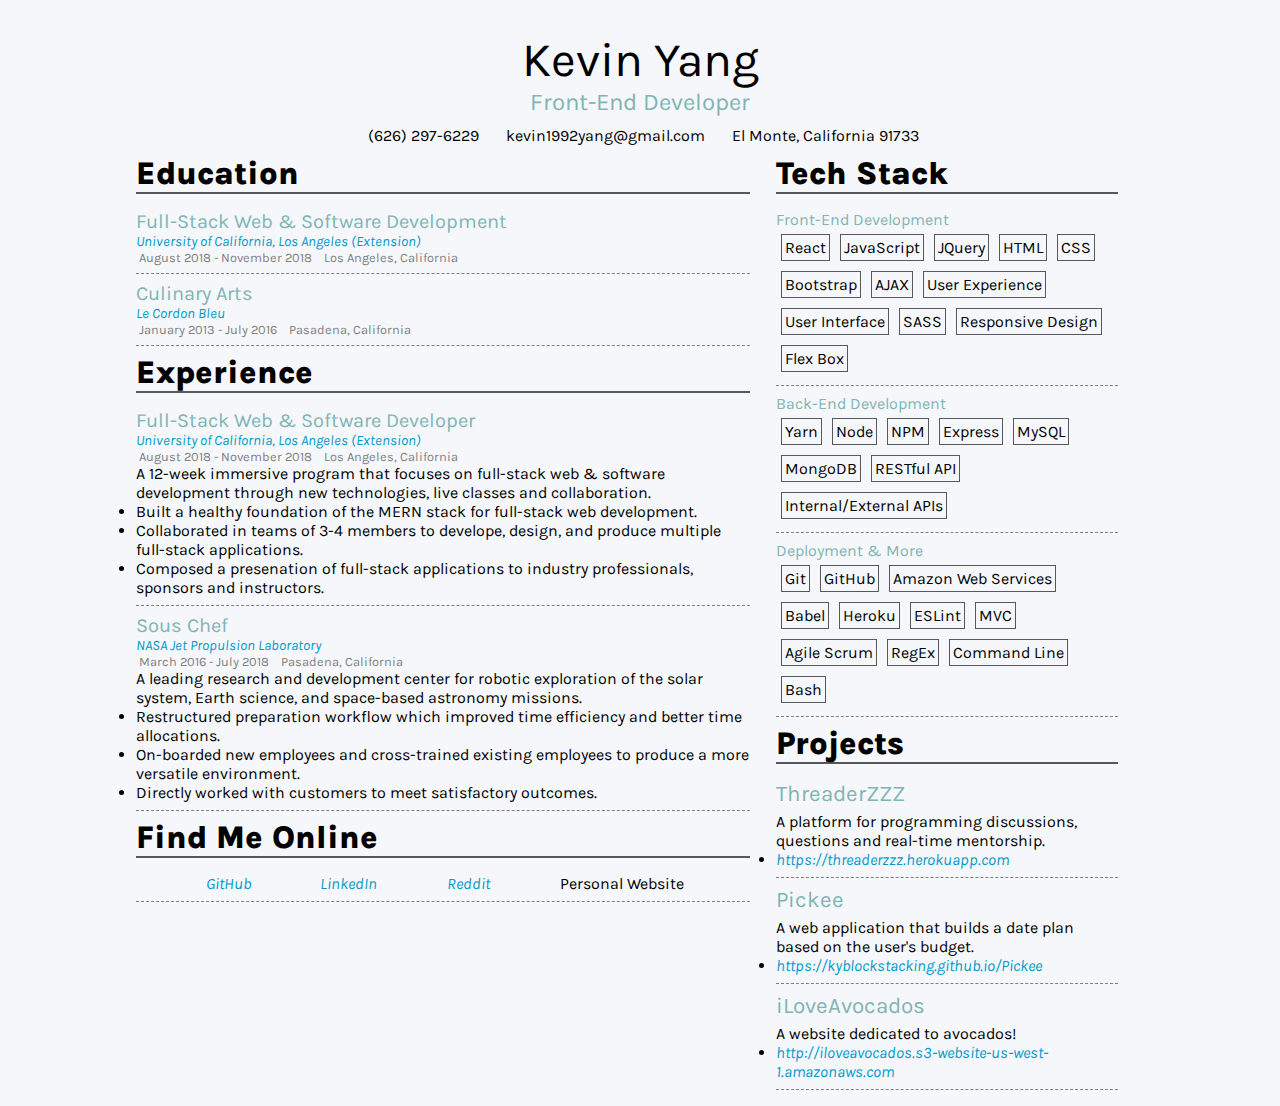
==== online_version/Kevin_Yang_Resume.html @ a8e27a23 "add additional info" ====
<!DOCTYPE html>
<html lang='en'>

<head>
    <meta charset='UTF-8'>
    <meta name='viewport' content='width=device-width, initial-scale=1.0'>
    <meta http-equiv='X-UA-Compatible' content='ie=edge'>
    <!-- GOOGLE FONTS -->
    <link href='https://fonts.googleapis.com/css?family=Karla' rel='stylesheet'>
    <!-- FONT AWESOME -->
    <link rel='stylesheet' href='https://use.fontawesome.com/releases/v5.7.2/css/all.css'
        integrity='sha384-fnmOCqbTlWIlj8LyTjo7mOUStjsKC4pOpQbqyi7RrhN7udi9RwhKkMHpvLbHG9Sr' crossorigin='anonymous'>
    <!-- CSS -->
    <link rel='stylesheet' href='Kevin_Yang_Resume.css'>
    <title>Kevin Yang's Resume</title>
</head>

<body>
    <div class='header'>
        <div class='name'>Kevin Yang</div>
        <div class='title'>Front-End Developer</div>
    </div>
    <div class='contact'>
        <div class='phone'>
            <i class='fas fa-mobile-alt'>&nbsp;</i>
            (626) 297-6229
        </div>
        <div class='email'>
            <i class='far fa-envelope'>&nbsp;</i>
            kevin1992yang@gmail.com
        </div>
        <div class='address'>
            <i class='fas fa-home'>&nbsp;</i>
            El Monte, California 91733
        </div>
    </div>

    <div class='information'>

        <!-- EDUCATION START -->
        <div class='educationSection'>
            <div class='education titles'>Education</div>
            <!-- UCLAX EDUCATION START-->
            <div class='program secondaryTitles'>Full-Stack Web & Software Development</div>
            <a class='school' href='https://www.uclaextension.edu/' target='__blank'>University of California, Los
                Angeles
                (Extension)</a>
            <div class='dateAndLocation'>
                <i class='far fa-calendar-alt'>&nbsp;</i>
                <span class='schoolDate'>August 2018 - November 2018</span>
                <div class='schoolLocation'>
                    <i class='fas fa-map-marker-alt'>&nbsp;</i>
                    <span class='schoolLocation'>Los Angeles, California</span>
                </div>
            </div>
            <!-- UCLAX EDUCATION END-->

            <div class='dashedSeperator'></div>

            <!-- LCB EDUCATION START -->
            <div class='program secondaryTitles'>Culinary Arts</div>
            <a class='school' href='https://www.cordonbleu.edu/home/en' target='__blank'>Le Cordon Bleu</a>
            <div class='dateAndLocation'>
                <i class='far fa-calendar-alt'>&nbsp;</i>
                <span class='schoolDate'>January 2013 - July 2016</span>
                <div class='schoolLocation'>
                    <i class='fas fa-map-marker-alt'>&nbsp;</i>
                    <span class='schoolLocation'>Pasadena, California</span>
                </div>
            </div>
            <!-- LCB EDUCATION END -->

            <div class='dashedSeperator'></div>

            <!-- EDUCATION END -->

            <!-- EXPERIENCE START -->
            <div class='experienceSection'>
                <div class='experience titles'>Experience</div>
                <!-- UCLAX EXPERIENCE START -->
                <div class='secondaryTitles'>Full-Stack Web & Software Developer</div>
                <a class='workplace' href='https://www.uclaextension.edu/' target='__blank'>University of California,
                    Los
                    Angeles
                    (Extension)</a>
                <div class='dateAndLocation'>
                    <i class='far fa-calendar-alt'>&nbsp;</i>
                    <span class='schoolDate'>August 2018 - November 2018</span>
                    <div class='schoolLocation'>
                        <i class='fas fa-map-marker-alt'>&nbsp;</i>
                        <span class='schoolLocation'>Los Angeles, California</span>
                    </div>
                </div>
                <div class='experienceSummary'>
                    A 12-week immersive program that focuses on full-stack web & software development through new
                    technologies, live classes and collaboration.
                </div>
                <li>Built a healthy foundation of the MERN stack for full-stack web development.</li>
                <li>Collaborated in teams of 3-4 members to develope, design, and produce multiple full-stack
                    applications.</li>
                <li>Composed a presenation of full-stack applications to industry professionals, sponsors and
                    instructors.</li>
                <!-- UCLAX EXPERIENCE END -->
                <div class='dashedSeperator'></div>
            </div>
            <!-- JPL EXPERIENCE START-->
            <div class='secondaryTitles'>Sous Chef</div>
            <a class='workplace' href='https://www.jpl.nasa.gov/' target='__blank'>NASA Jet Propulsion Laboratory</a>
            <div class='dateAndLocation'>
                <i class='far fa-calendar-alt'>&nbsp;</i>
                <span class='schoolDate'>March 2016 - July 2018</span>
                <div class='schoolLocation'>
                    <i class='fas fa-map-marker-alt'>&nbsp;</i>
                    <span class='schoolLocation'>Pasadena, California</span>
                </div>
            </div>
            <div class='experienceSummary'>
                A leading research and development center for robotic exploration of the solar system, Earth science,
                and space-based astronomy missions.
            </div>
            <li>Restructured preparation workflow which improved time efficiency and better time allocations.</li>
            <li>On-boarded new employees and cross-trained existing employees to produce a more versatile environment.
            </li>
            <li>Directly worked with customers to meet satisfactory outcomes.</li>
            <!-- JPL EXPERIENCE END -->
            <div class='dashedSeperator'></div>
            <!-- EXPERIENCE END -->
            <!-- FIND ME ONLINE START -->
            <div class='findMeOnline titles'>Find Me Online</div>
            <div class='onlineProfiles'>
                <div class='github'>
                    <i class='fab fa-github'>&nbsp;</i>
                    <a href='https://github.com/kyblockstacking/' target='_blank'>GitHub</a>
                </div>
                <div class='linkedin'>
                    <i class='fab fa-linkedin-in'>&nbsp;</i>
                    <a href='https://www.linkedin.com/in/kevinyang92/' target='_blank'>LinkedIn</a>
                </div>
                <div class='reddit'>
                    <i class='fab fa-reddit-alien'>&nbsp;</i>
                    <a href='https://www.reddit.com/user/knyg/' target='_blank'>Reddit</a>
                </div>
                <div class='personal'>
                    <i class='fas fa-globe'>&nbsp;</i>
                    <span>Personal Website</span>
                </div>
            </div>
            <!-- FIND ME ONLINE END -->
            <div class='dashedSeperator'></div>
        </div>
        <!-- TECHNOLOGIES START -->
        <div class='technologySection'>
            <div class='techStack titles'>Tech Stack</div>
            <div class='technologyNames'>Front-End Development</div>
            <div class='frontend'>
                <div class='skills'>React</div>
                <div class='skills'>JavaScript</div>
                <div class='skills'>JQuery</div>
                <div class='skills'>HTML</div>
                <div class='skills'>CSS</div>
                <div class='skills'>Bootstrap</div>
                <div class='skills'>AJAX</div>
                <div class='skills'>User Experience</div>
                <div class='skills'>User Interface</div>
                <div class='skills'>SASS</div>
                <div class='skills'>Responsive Design</div>
                <div class='skills'>Flex Box</div>
            </div>
            <div class='dashedSeperator'></div>
            <div class='technologyNames'>Back-End Development</div>
            <div class='backend'>
                <div class='skills'>Yarn</div>
                <div class='skills'>Node</div>
                <div class='skills'>NPM</div>
                <div class='skills'>Express</div>
                <div class='skills'>MySQL</div>
                <div class='skills'>MongoDB</div>
                <div class='skills'>RESTful API</div>
                <div class='skills'>Internal/External APIs</div>
            </div>
            <div class='dashedSeperator'></div>
            <div class='technologyNames'>Deployment & More</div>
            <div class='deployment'>
                <div class='skills'>Git</div>
                <div class='skills'>GitHub</div>
                <div class='skills'>Amazon Web Services</div>
                <div class='skills'>Babel</div>
                <div class='skills'>Heroku</div>
                <div class='skills'>ESLint</div>
                <div class='skills'>MVC</div>
                <div class='skills'>Agile Scrum</div>
                <div class='skills'>RegEx</div>
                <div class='skills'>Command Line</div>
                <div class='skills'>Bash</div>
            </div>
            <!-- TECHNOLOGIES END -->
            <div class='dashedSeperator'></div>
            <!-- PROJECTS START -->
            <div class='projectsSection'>
                <div class='projects titles'>Projects</div>
                <div class='projectNames'>ThreaderZZZ</div>
                <div>A platform for programming discussions, questions and real-time mentorship.</div>
                <li><a href='https://threaderzzz.herokuapp.com/' target='_blank'>https://threaderzzz.herokuapp.com</a>
                </li>

                <div class='dashedSeperator'></div>

                <div class='projectNames'>Pickee</div>
                <div>A web application that builds a date plan based on the user's budget.</div>
                <li><a href='https://kyblockstacking.github.io/Pickee/'
                        target='_blank'>https://kyblockstacking.github.io/Pickee</a>
                </li>

                <div class='dashedSeperator'></div>

                <div class='projectNames'>iLoveAvocados</div>
                <div>A website dedicated to avocados!</div>
                <li><a href='http://iloveavocados.s3-website-us-west-1.amazonaws.com/'
                        target='_blank'>http://iloveavocados.s3-website-us-west-1.amazonaws.com</a>
                </li>
                <div class='dashedSeperator'></div>
            </div>
            <!-- PROJECTS END -->
        </div>
    </div>

</body>

</html>
---- online_version/Kevin_Yang_Resume.css ----
body {
  font-family: "Karla", sans-serif;
  cursor: default;
  background-color: #f5f7fa;
}

a {
  text-decoration: none;
  font-style: italic;
  color: #0099cc;
}

a:visited {
  color: #0099cc;
}

a:hover {
  text-decoration: underline;
}

.dashedSeperator {
  border-bottom: 1px dashed gray;
  margin: 0.5em 0 0.5em 0;
}

.titles {
  font-size: 2em;
  margin: 0 0 0.5em 0;
  font-weight: 800;
}

.title {
  color: #7fb5b5;
}

.secondaryTitles {
  font-size: 1.25em;
  color: #7fb5b5;
}

.projectNames {
  font-size: 1.4em;
  padding: 0 0 5px 0;
  color: #7fb5b5;
}

.technologyNames {
  color: #7fb5b5;
}

.workplace,
.school {
  font-size: 0.9em;
}

.header {
  display: flex;
  flex-direction: column;
  align-items: center;
}

.name {
  margin-top: 0.5em;
  font-size: 3em;
}

.title {
  font-size: 1.5em;
}

.contact {
  display: flex;
  justify-content: center;
  flex-flow: wrap;
}

.phone,
.email,
.address {
  padding: 10px;
}

.information {
  display: flex;
  flex-direction: row;
  margin: 0 10vw 0 10vw;
}

.educationSection,
.experienceSection {
  display: flex;
  width: 48vw;
  margin: 0 2vw 0 0;
  flex-direction: column;
}

.technologySection {
  display: flex;
  width: 50vw;
  margin: 0 2vw 0 0;
  flex-direction: column;
}

.education,
.experience,
.findMeOnline,
.techStack,
.projects {
  border-bottom: 2px solid #585858;
}

.dateAndLocation {
  display: flex;
  color: gray;
  font-size: 0.8em;
}

.schoolDate {
  margin: 0 0.5vw 0 0;
}

.onlineProfiles {
  display: flex;
  flex-direction: row;
  justify-content: space-evenly;
  flex-wrap: wrap;
}

.linkedin,
.reddit,
.personal,
.github {
  display: flex;
  flex-direction: row;
}

.frontend,
.backend,
.deployment {
  display: flex;
  flex-wrap: wrap;
}

.skills {
  padding: 3px;
  margin: 5px;
  border: 1px solid #585858;
}

.skills:hover {
  background-color: #7fb5b5;
}

.fa-linkedin-in {
  color: #0e76a8;
}

.fa-reddit-alien {
  color: #ff5700;
}

.fa-github {
  color: #333;
}

.fa-mobile-alt,
.fa-envelope,
.fa-home {
  color: #7fb5b5;
}
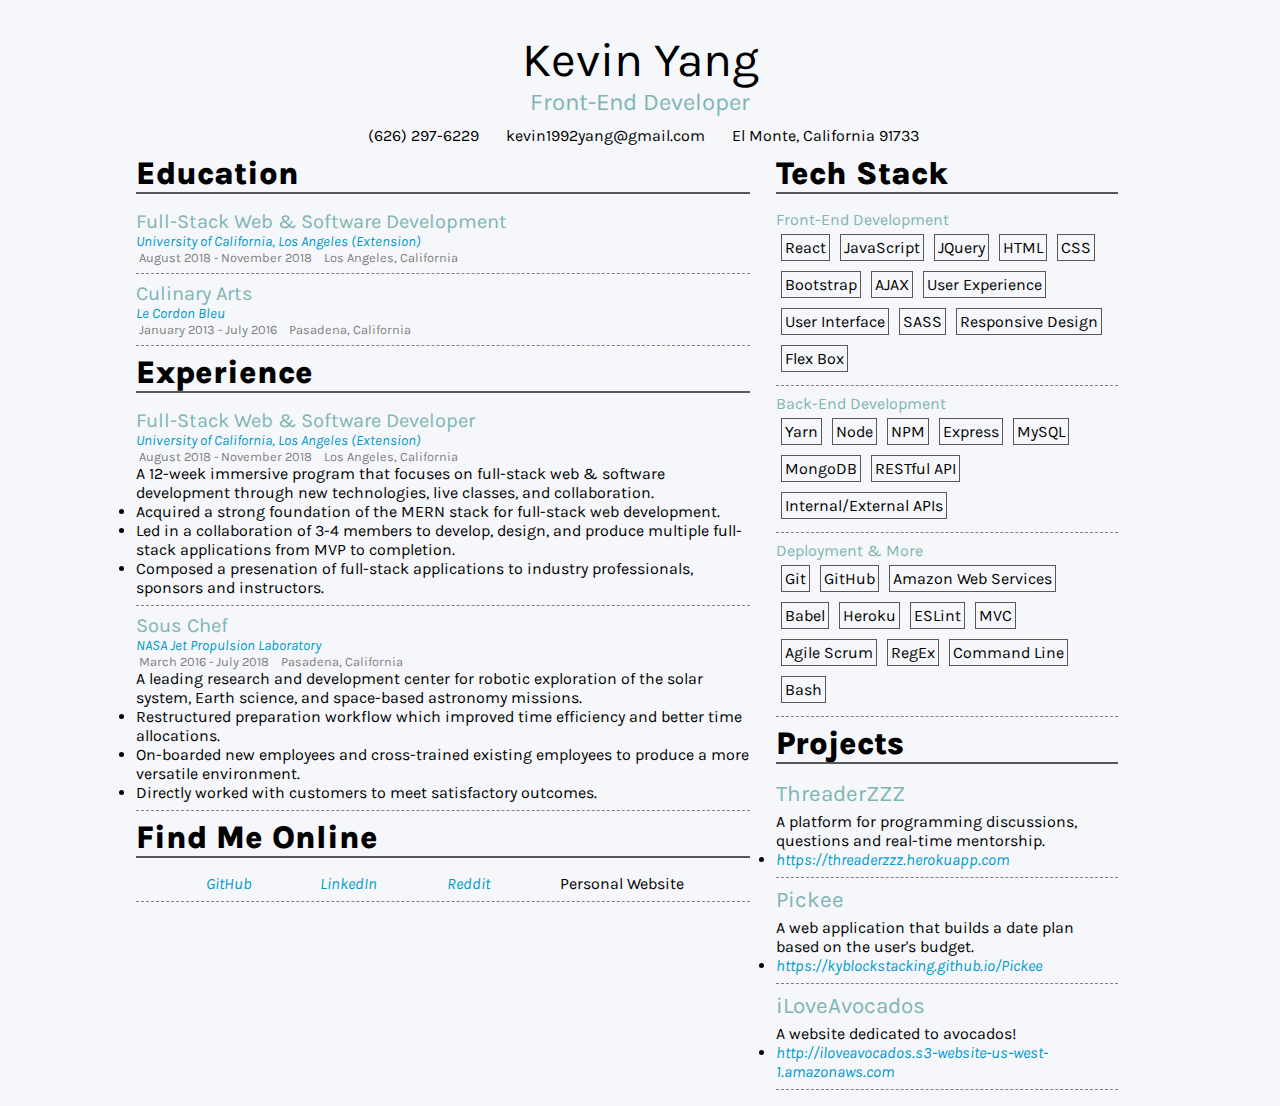
==== commit e152593e: "change some words" ====
--- a/online_version/Kevin_Yang_Resume.html
+++ b/online_version/Kevin_Yang_Resume.html
@@ -93,11 +93,11 @@
                 </div>
                 <div class='experienceSummary'>
                     A 12-week immersive program that focuses on full-stack web & software development through new
-                    technologies, live classes and collaboration.
-                </div>
-                <li>Built a healthy foundation of the MERN stack for full-stack web development.</li>
-                <li>Collaborated in teams of 3-4 members to develope, design, and produce multiple full-stack
-                    applications.</li>
+                    technologies, live classes, and collaboration.
+                </div>
+                <li>Acquired a strong foundation of the MERN stack for full-stack web development.</li>
+                <li>Led in a collaboration of 3-4 members to develop, design, and produce multiple
+                    full-stack applications from MVP to completion.</li>
                 <li>Composed a presenation of full-stack applications to industry professionals, sponsors and
                     instructors.</li>
                 <!-- UCLAX EXPERIENCE END -->
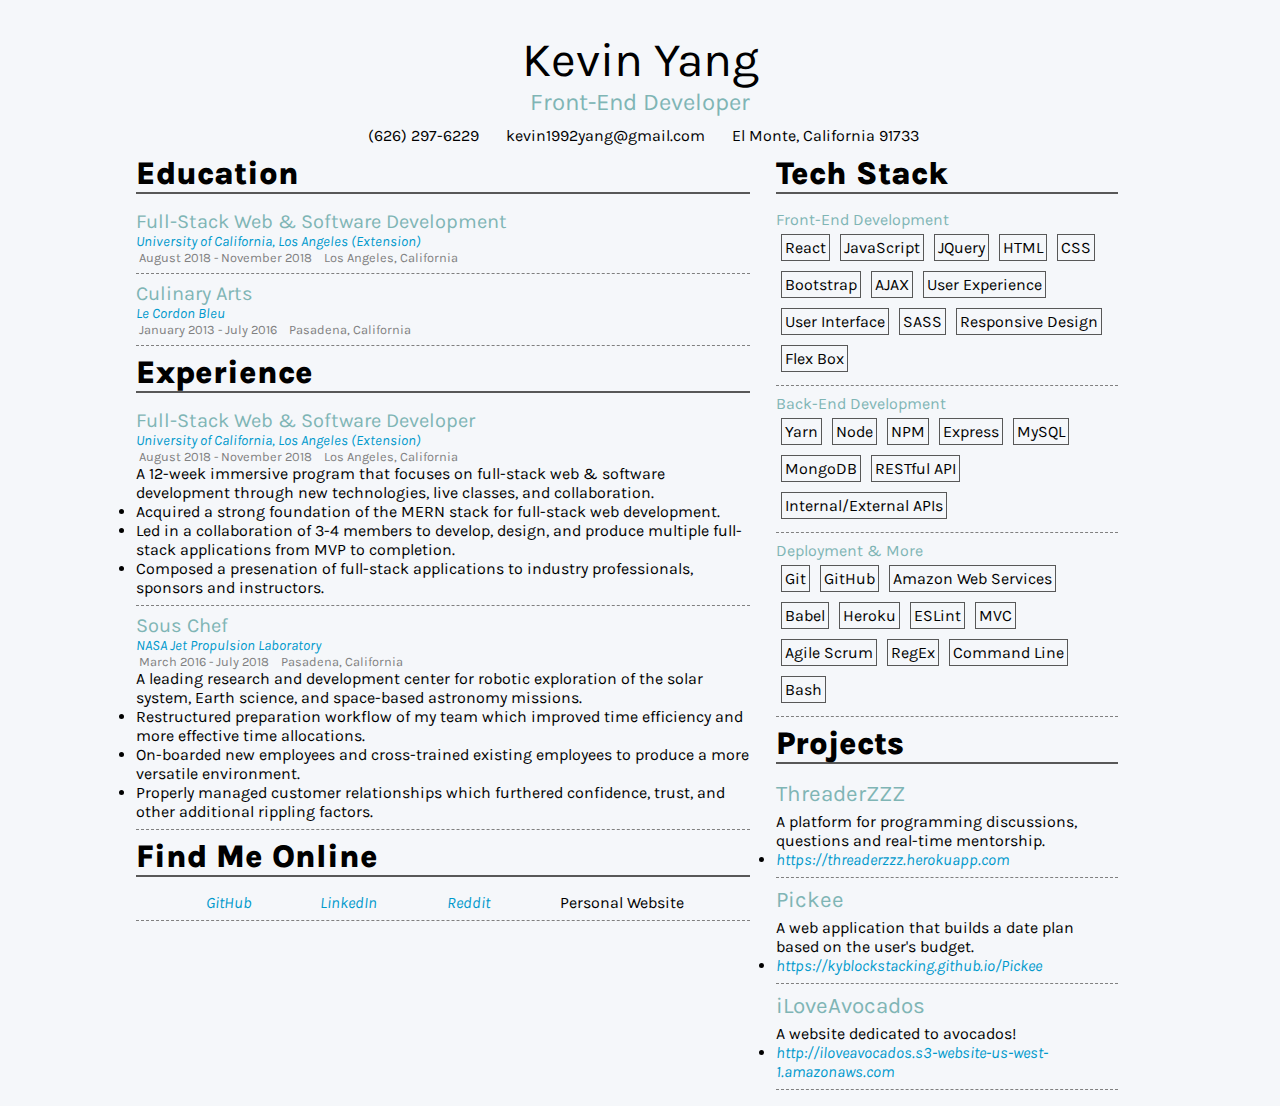
==== commit c73df072: "rewrote some job duties" ====
--- a/online_version/Kevin_Yang_Resume.html
+++ b/online_version/Kevin_Yang_Resume.html
@@ -118,10 +118,12 @@
                 A leading research and development center for robotic exploration of the solar system, Earth science,
                 and space-based astronomy missions.
             </div>
-            <li>Restructured preparation workflow which improved time efficiency and better time allocations.</li>
+            <li>Restructured preparation workflow of my team which improved time efficiency and more effective time
+                allocations.</li>
             <li>On-boarded new employees and cross-trained existing employees to produce a more versatile environment.
             </li>
-            <li>Directly worked with customers to meet satisfactory outcomes.</li>
+            <li>Properly managed customer relationships which furthered confidence, trust, and other additional rippling
+                factors.</li>
             <!-- JPL EXPERIENCE END -->
             <div class='dashedSeperator'></div>
             <!-- EXPERIENCE END -->
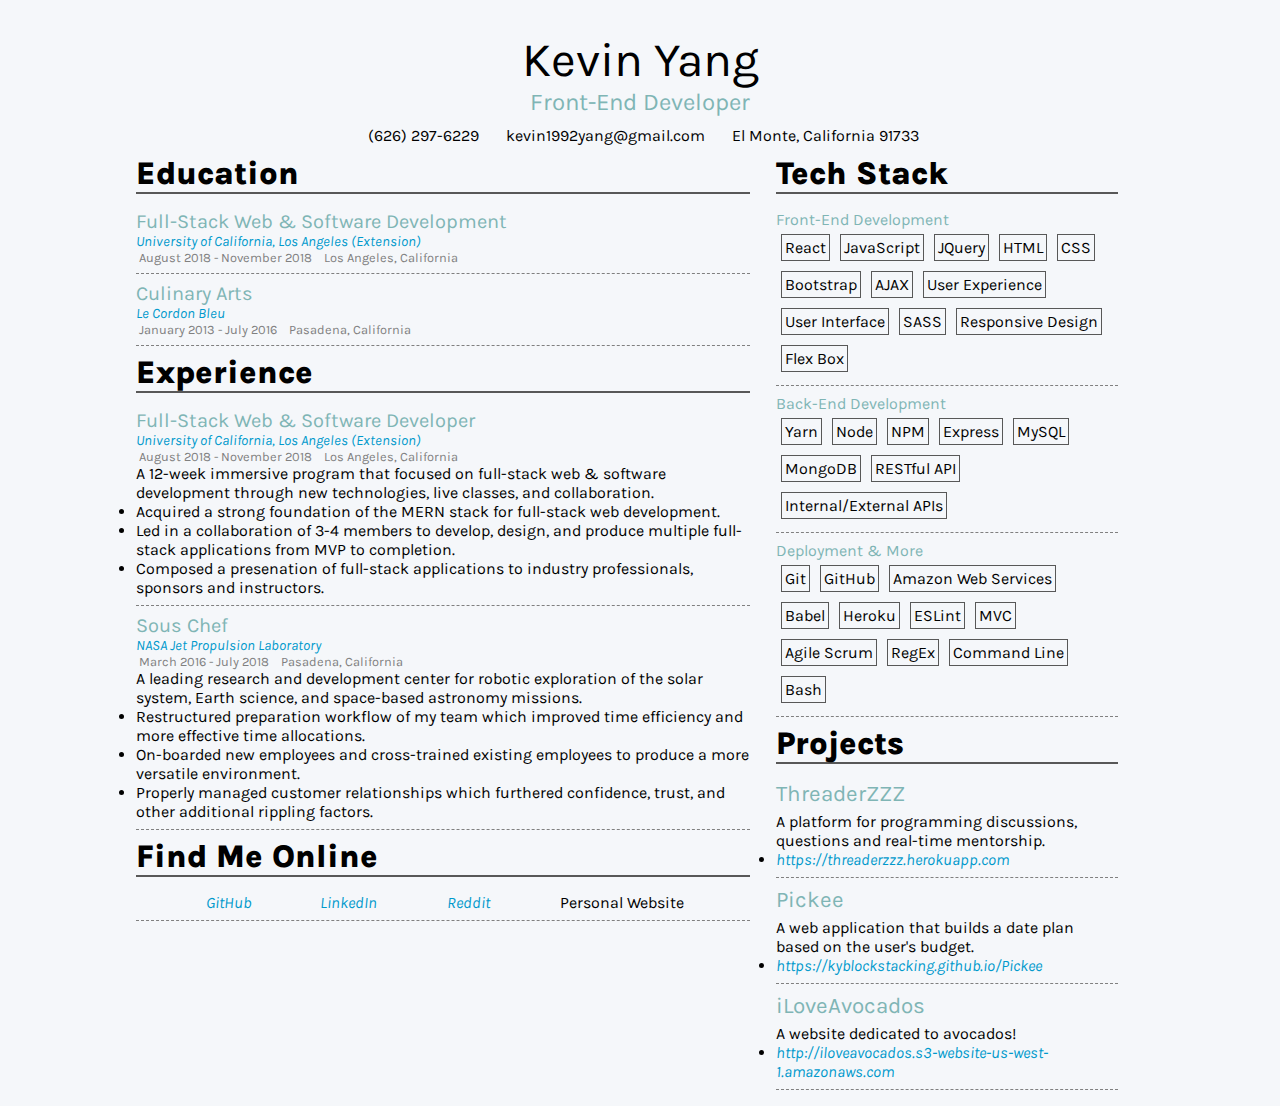
==== commit 6d9f4127: "proofread" ====
--- a/online_version/Kevin_Yang_Resume.html
+++ b/online_version/Kevin_Yang_Resume.html
@@ -92,7 +92,7 @@
                     </div>
                 </div>
                 <div class='experienceSummary'>
-                    A 12-week immersive program that focuses on full-stack web & software development through new
+                    A 12-week immersive program that focused on full-stack web & software development through new
                     technologies, live classes, and collaboration.
                 </div>
                 <li>Acquired a strong foundation of the MERN stack for full-stack web development.</li>
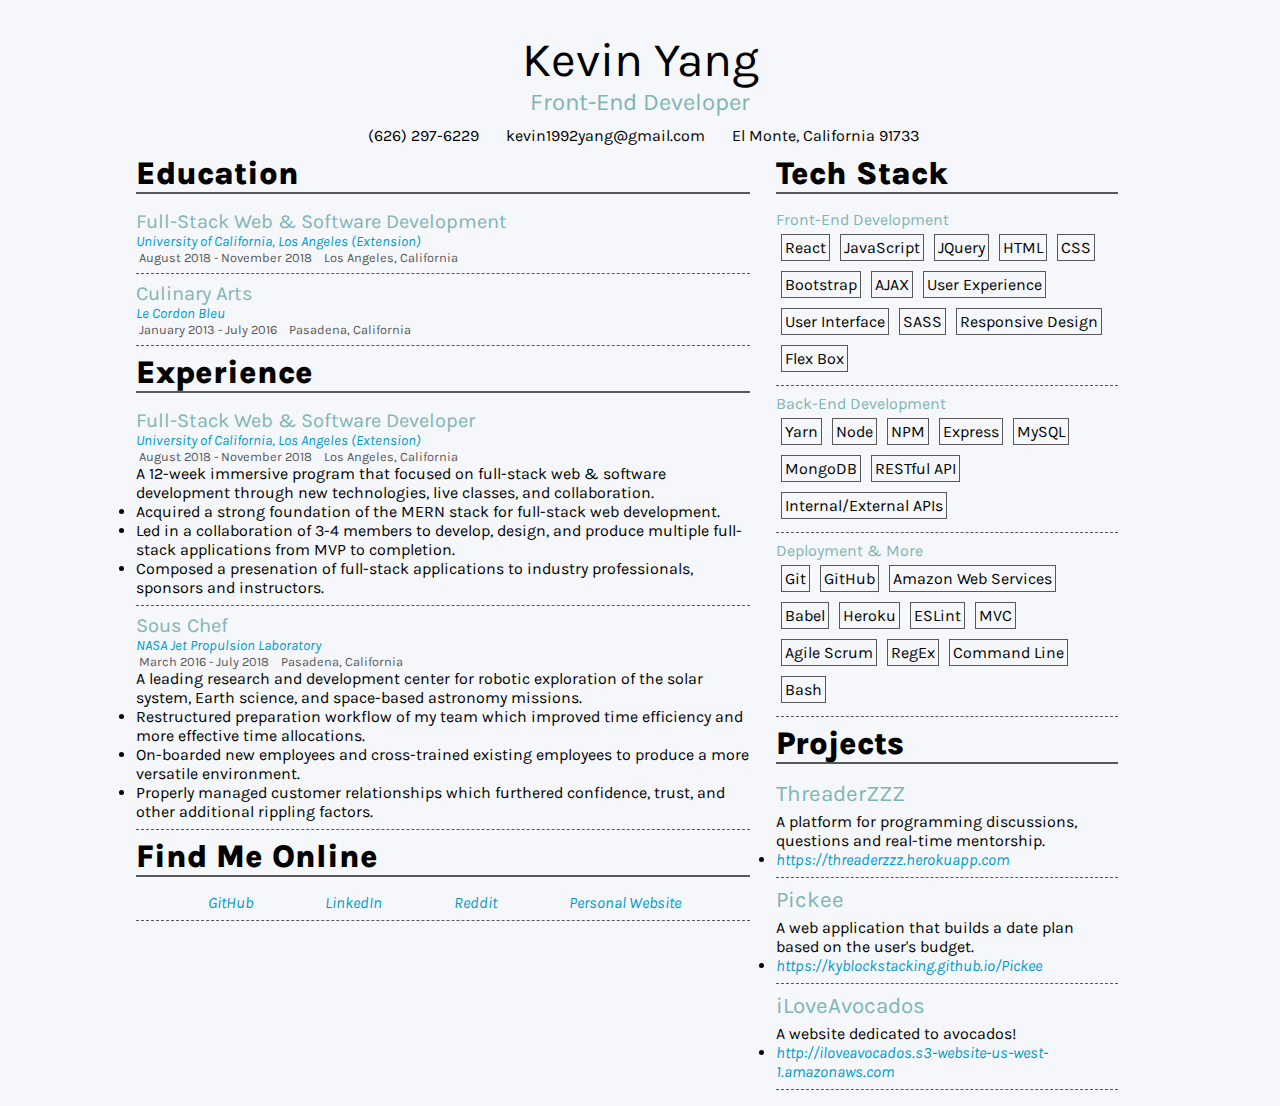
==== commit 0bc9cc89: "add personal website link for online and print version" ====
--- a/online_version/Kevin_Yang_Resume.html
+++ b/online_version/Kevin_Yang_Resume.html
@@ -144,7 +144,7 @@
                 </div>
                 <div class='personal'>
                     <i class='fas fa-globe'>&nbsp;</i>
-                    <span>Personal Website</span>
+                    <a href='https://kevinyang.herokuapp.com/' target='_blank'>Personal Website</a>
                 </div>
             </div>
             <!-- FIND ME ONLINE END -->
--- a/online_version/Kevin_Yang_Resume.css
+++ b/online_version/Kevin_Yang_Resume.css
@@ -19,7 +19,7 @@
 }
 
 .dashedSeperator {
-  border-bottom: 1px dashed gray;
+  border-bottom: 1px dashed #585858;
   margin: 0.5em 0 0.5em 0;
 }
 
@@ -111,7 +111,7 @@
 
 .dateAndLocation {
   display: flex;
-  color: gray;
+  color: #585858;
   font-size: 0.8em;
 }
 
@@ -165,6 +165,7 @@
 
 .fa-mobile-alt,
 .fa-envelope,
-.fa-home {
+.fa-home,
+.fa-globe {
   color: #7fb5b5;
 }
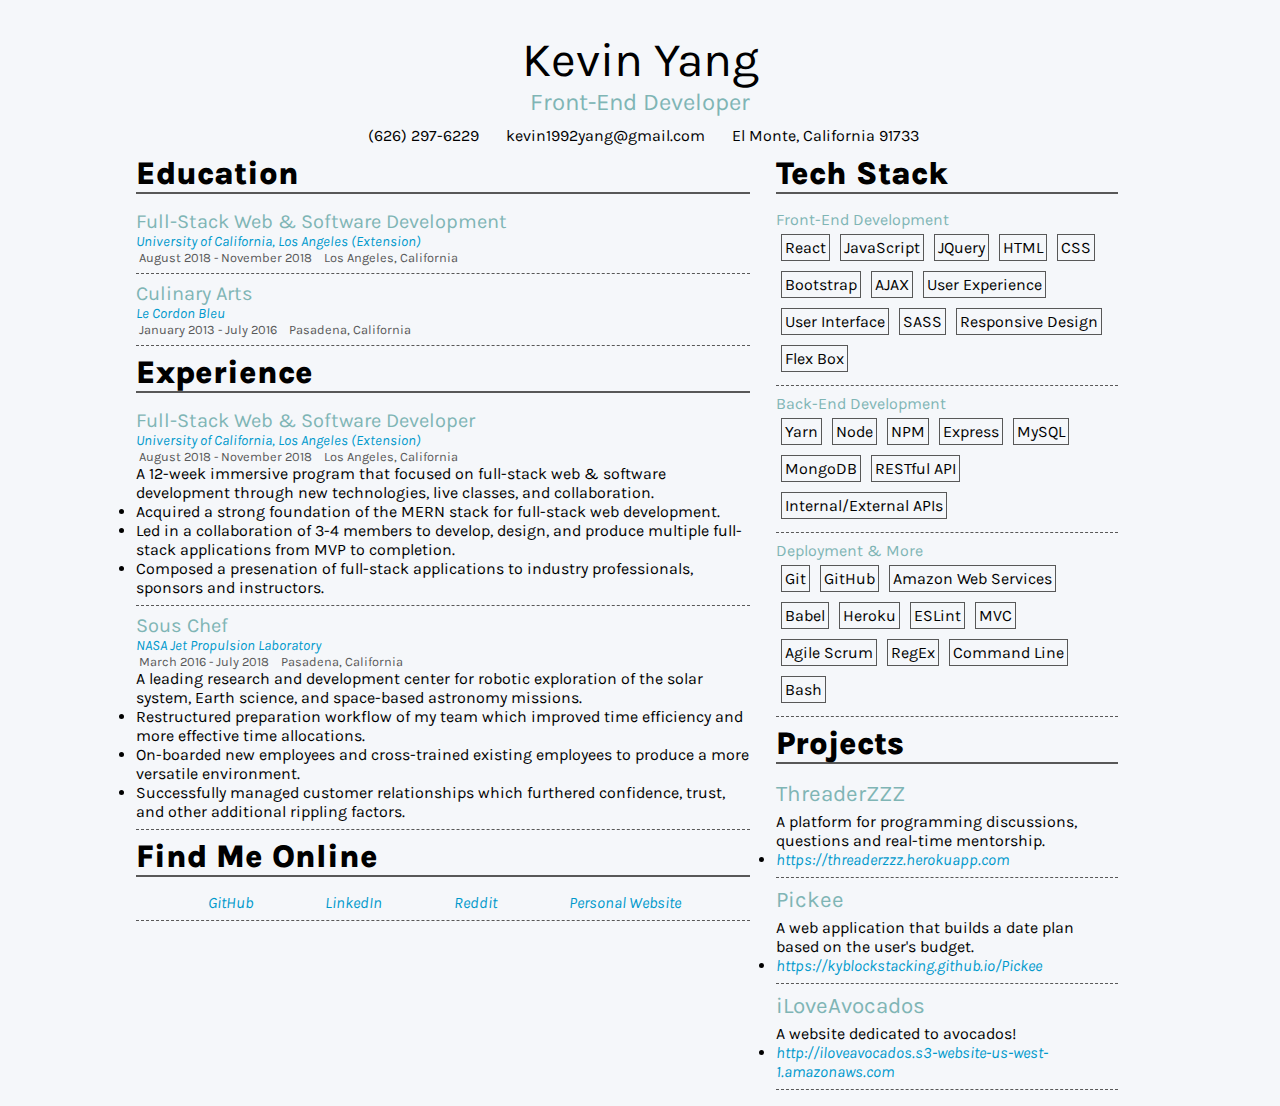
==== commit cc43a1dd: "changed a word" ====
--- a/online_version/Kevin_Yang_Resume.html
+++ b/online_version/Kevin_Yang_Resume.html
@@ -122,7 +122,7 @@
                 allocations.</li>
             <li>On-boarded new employees and cross-trained existing employees to produce a more versatile environment.
             </li>
-            <li>Properly managed customer relationships which furthered confidence, trust, and other additional rippling
+            <li>Successfully managed customer relationships which furthered confidence, trust, and other additional rippling
                 factors.</li>
             <!-- JPL EXPERIENCE END -->
             <div class='dashedSeperator'></div>
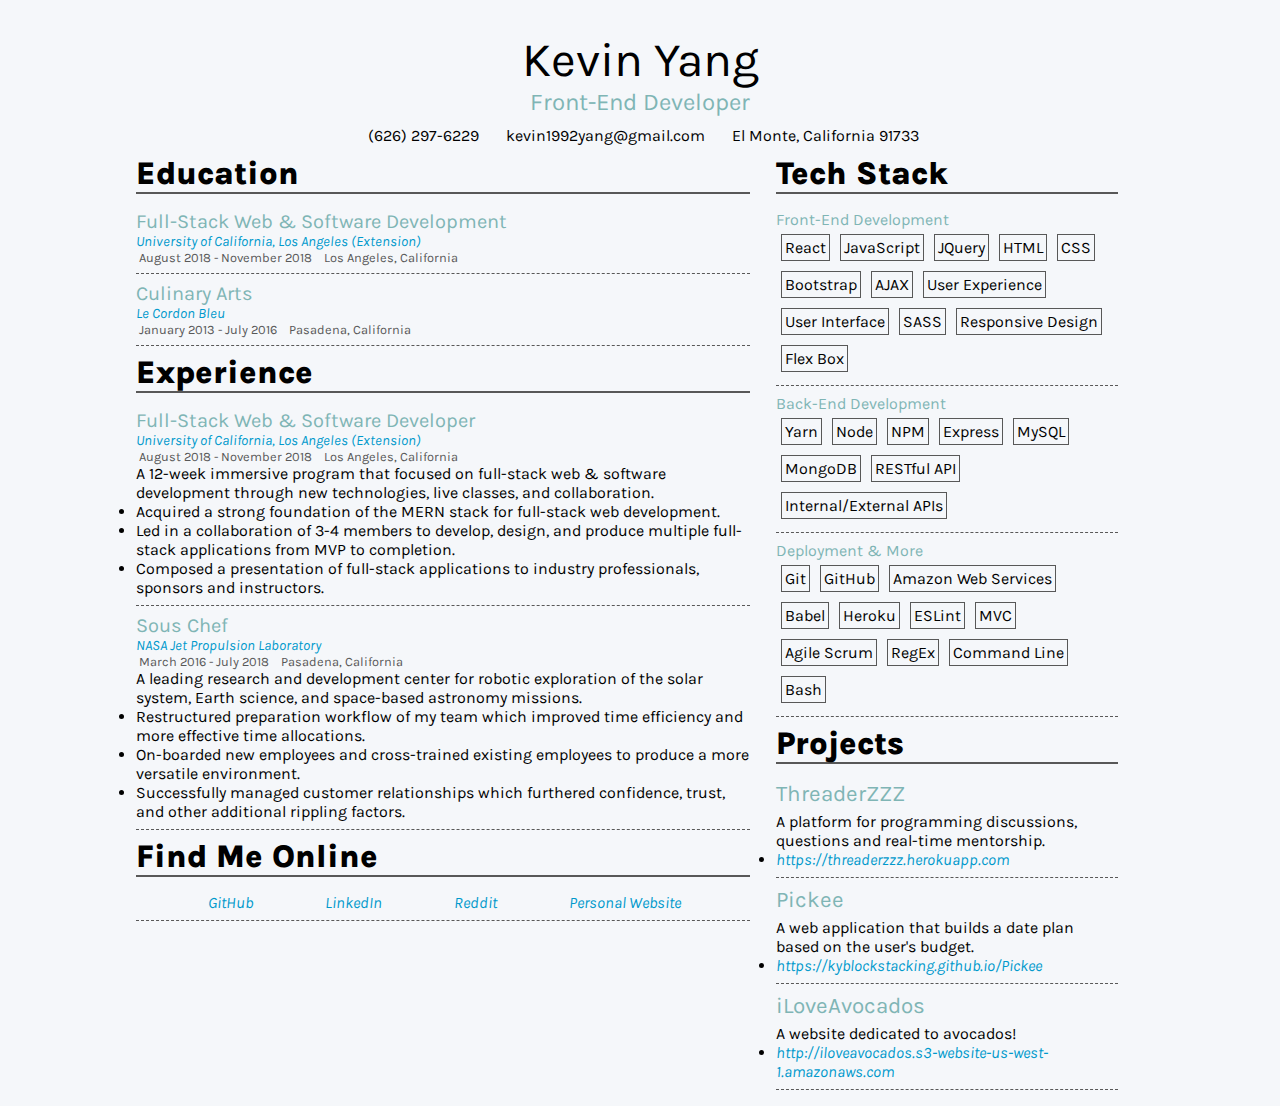
==== commit 60ed01fc: "fix typo" ====
--- a/online_version/Kevin_Yang_Resume.html
+++ b/online_version/Kevin_Yang_Resume.html
@@ -98,7 +98,7 @@
                 <li>Acquired a strong foundation of the MERN stack for full-stack web development.</li>
                 <li>Led in a collaboration of 3-4 members to develop, design, and produce multiple
                     full-stack applications from MVP to completion.</li>
-                <li>Composed a presenation of full-stack applications to industry professionals, sponsors and
+                <li>Composed a presentation of full-stack applications to industry professionals, sponsors and
                     instructors.</li>
                 <!-- UCLAX EXPERIENCE END -->
                 <div class='dashedSeperator'></div>
@@ -228,4 +228,4 @@
 
 </body>
 
-</html>+</html>
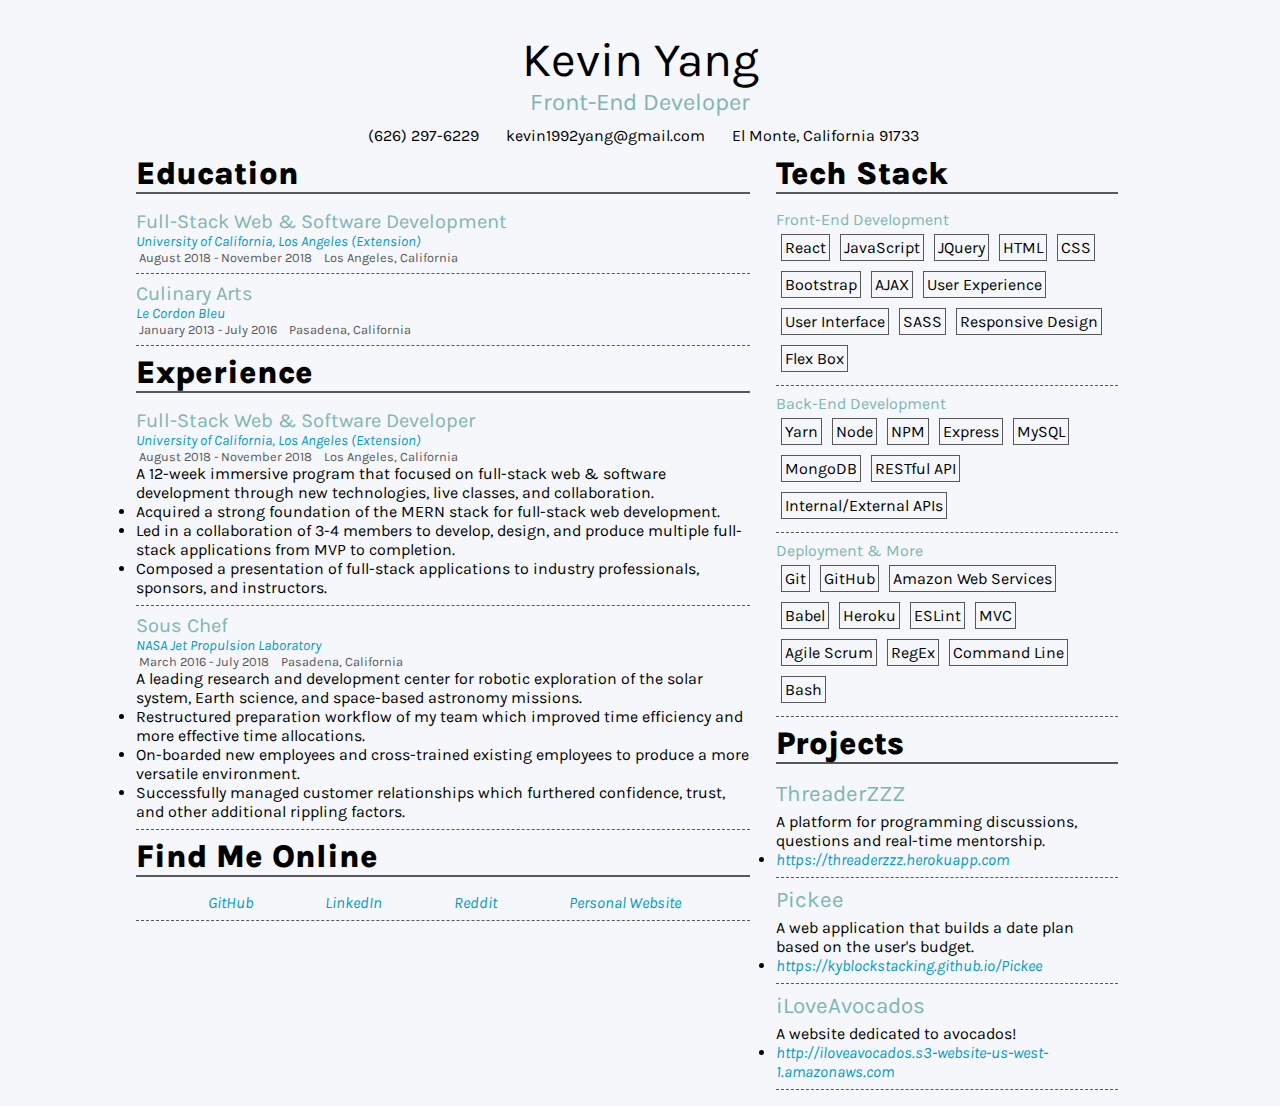
==== commit ea1e9587: "fix typo" ====
--- a/online_version/Kevin_Yang_Resume.html
+++ b/online_version/Kevin_Yang_Resume.html
@@ -98,7 +98,7 @@
                 <li>Acquired a strong foundation of the MERN stack for full-stack web development.</li>
                 <li>Led in a collaboration of 3-4 members to develop, design, and produce multiple
                     full-stack applications from MVP to completion.</li>
-                <li>Composed a presentation of full-stack applications to industry professionals, sponsors and
+                <li>Composed a presentation of full-stack applications to industry professionals, sponsors, and
                     instructors.</li>
                 <!-- UCLAX EXPERIENCE END -->
                 <div class='dashedSeperator'></div>
